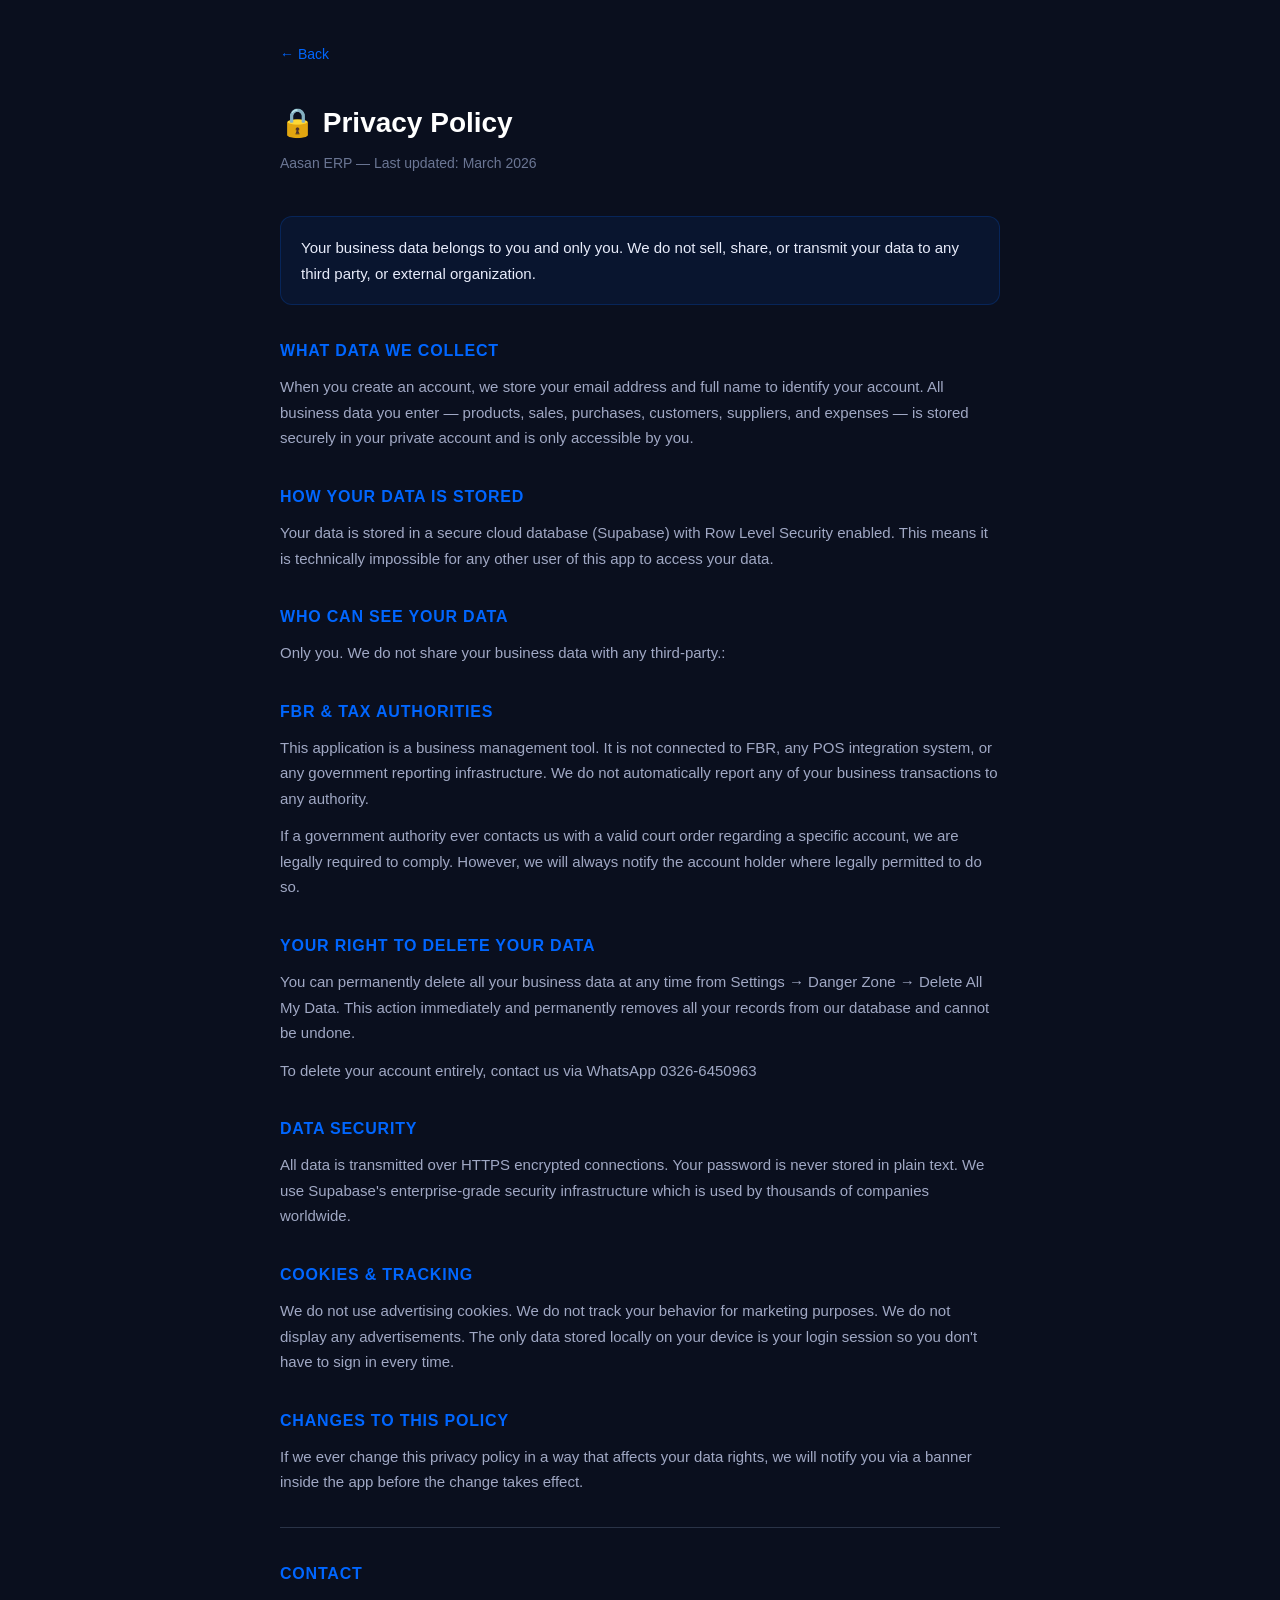
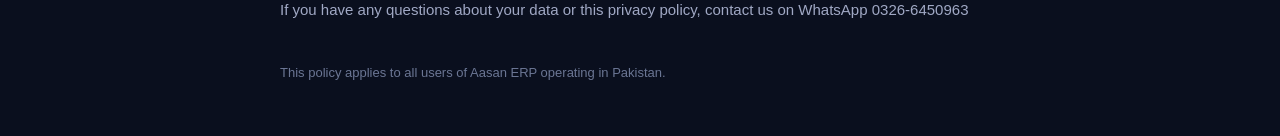
==== privacy.html @ e5cb5bf9 "Add files via upload" ====
<!DOCTYPE html>
<html lang="en">
<head>
    <meta charset="UTF-8">
    <meta name="viewport" content="width=device-width, initial-scale=1.0">
    <title>Privacy Policy — Aasan ERP</title>
    <style>
        * { margin: 0; padding: 0; box-sizing: border-box; }
        body {
            background: #0A0F1E;
            color: #E8ECFB;
            font-family: Arial, sans-serif;
            line-height: 1.7;
            padding: 40px 20px;
        }
        .container { max-width: 720px; margin: 0 auto; }
        h1 { font-size: 28px; color: #fff; margin-bottom: 6px; }
        .subtitle { color: #6B7694; font-size: 14px; margin-bottom: 40px; }
        h2 { font-size: 16px; color: #0066FF; margin: 32px 0 10px; font-weight: 700; text-transform: uppercase; letter-spacing: 0.05em; }
        p { color: #A0A8C4; font-size: 15px; margin-bottom: 12px; }
        .highlight {
            background: rgba(0,102,255,0.08);
            border: 1px solid rgba(0,102,255,0.2);
            border-radius: 12px;
            padding: 18px 20px;
            margin: 24px 0;
        }
        .highlight p { color: #E8ECFB; margin: 0; font-weight: 500; }
        .divider { border: none; border-top: 1px solid #2A3347; margin: 32px 0; }
        .back-btn {
            display: inline-block;
            color: #0066FF;
            text-decoration: none;
            font-size: 14px;
            margin-bottom: 32px;
        }
        .updated { color: #6B7694; font-size: 13px; margin-top: 40px; }
    </style>
</head>
<body>
<div class="container">

    <a href="javascript:history.back()" class="back-btn">← Back</a>

    <h1>🔒 Privacy Policy</h1>
    <p class="subtitle">Aasan ERP — Last updated: March 2026</p>

    <div class="highlight">
        <p>Your business data belongs to you and only you. We do not sell, share, or transmit your data to any third party, or external organization.</p>
    </div>

    <h2>What Data We Collect</h2>
    <p>When you create an account, we store your email address and full name to identify your account. All business data you enter — products, sales, purchases, customers, suppliers, and expenses — is stored securely in your private account and is only accessible by you.</p>

    <h2>How Your Data is Stored</h2>
    <p>Your data is stored in a secure cloud database (Supabase) with Row Level Security enabled. This means it is technically impossible for any other user of this app to access your data.</p>

    <h2>Who Can See Your Data</h2>
    <p>Only you. We do not share your business data with any third-party.:</p>
    

    <h2>FBR & Tax Authorities</h2>
    <p>This application is a  business management tool. It is not connected to FBR, any POS integration system, or any government reporting infrastructure. We do not automatically report any of your business transactions to any authority.</p>
    <p>If a government authority ever contacts us with a valid court order regarding a specific account, we are legally required to comply. However, we will always notify the account holder where legally permitted to do so.</p>

    <h2>Your Right to Delete Your Data</h2>
    <p>You can permanently delete all your business data at any time from Settings → Danger Zone → Delete All My Data. This action immediately and permanently removes all your records from our database and cannot be undone.</p>
    <p>To delete your account entirely, contact us via WhatsApp  0326-6450963</p>

    <h2>Data Security</h2>
    <p>All data is transmitted over HTTPS encrypted connections. Your password is never stored in plain text. We use Supabase's enterprise-grade security infrastructure which is used by thousands of companies worldwide.</p>

    <h2>Cookies & Tracking</h2>
    <p>We do not use advertising cookies. We do not track your behavior for marketing purposes. We do not display any advertisements. The only data stored locally on your device is your login session so you don't have to sign in every time.</p>

    <h2>Changes to This Policy</h2>
    <p>If we ever change this privacy policy in a way that affects your data rights, we will notify you via a banner inside the app before the change takes effect.</p>

    <hr class="divider">

    <h2>Contact</h2>
    <p>If you have any questions about your data or this privacy policy, contact us on WhatsApp  0326-6450963</p>

    <p class="updated">This policy applies to all users of Aasan ERP operating in Pakistan.</p>

</div>
</body>
</html>
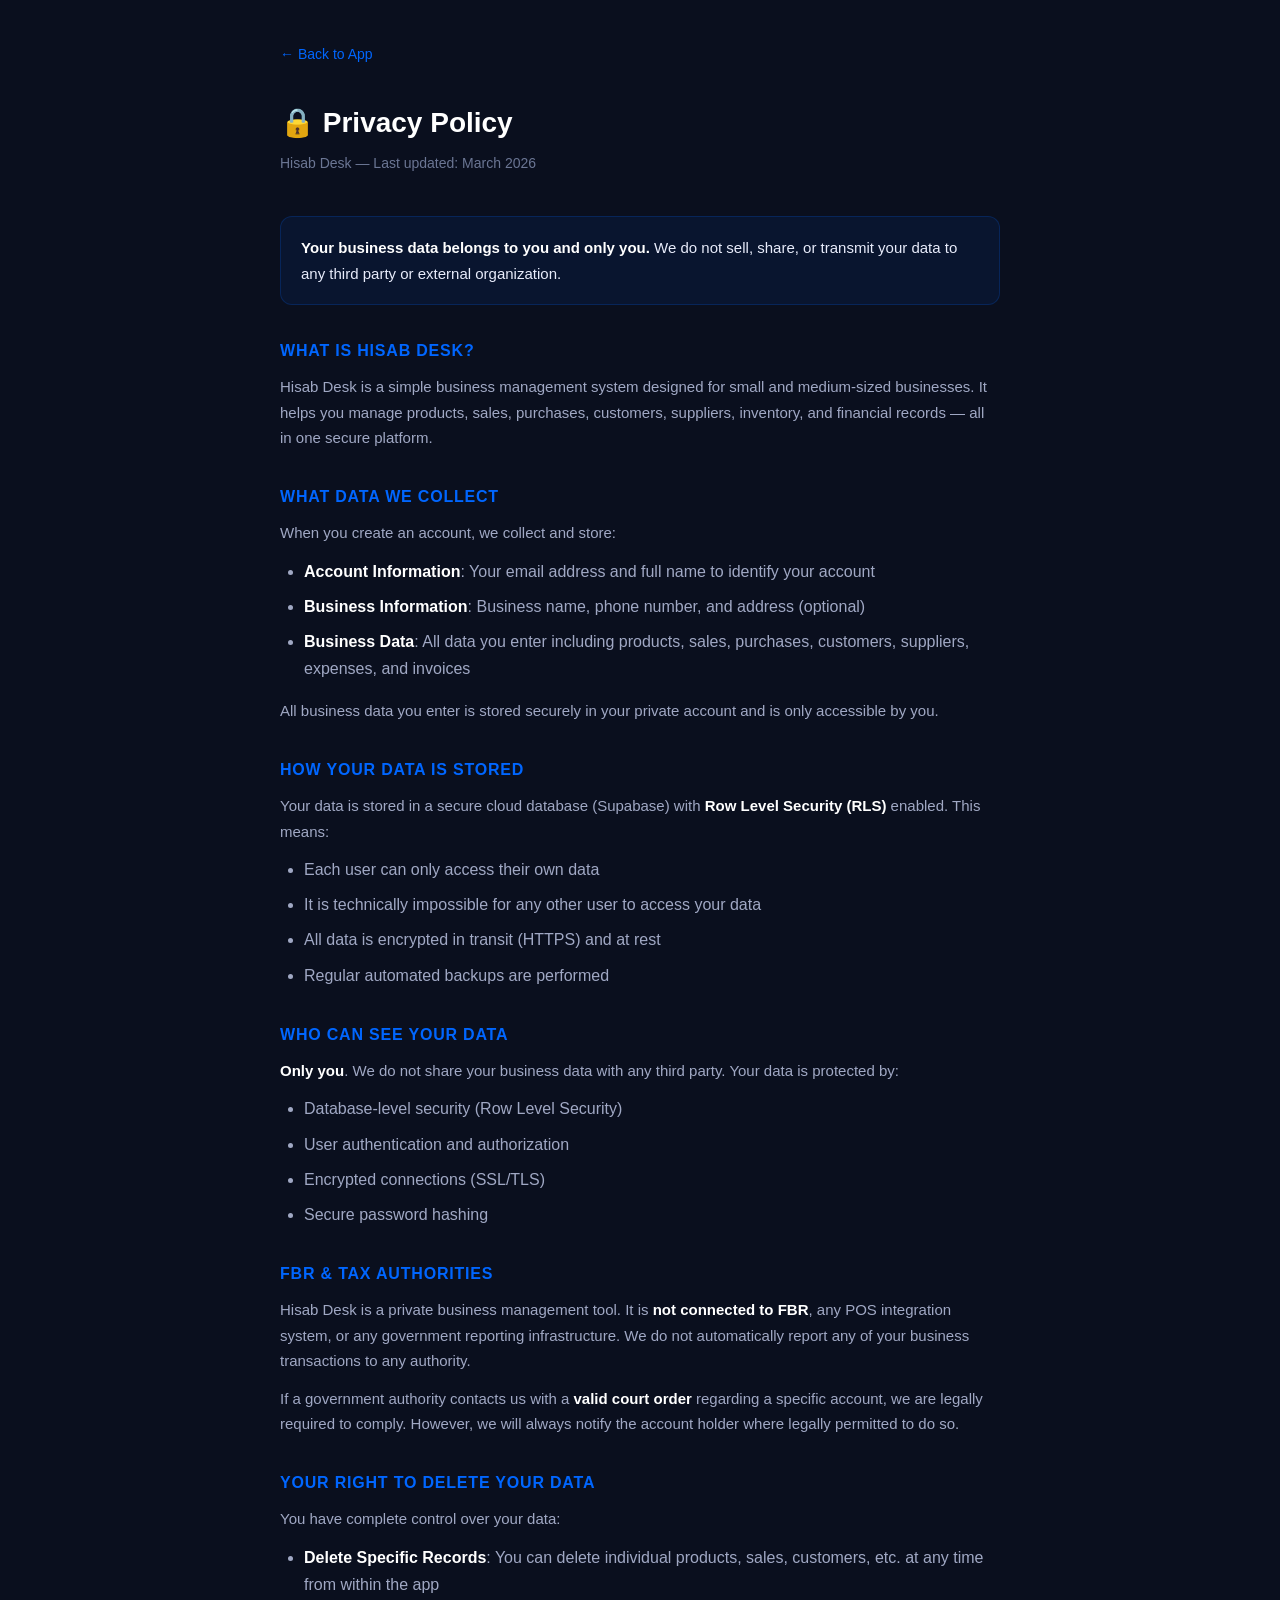
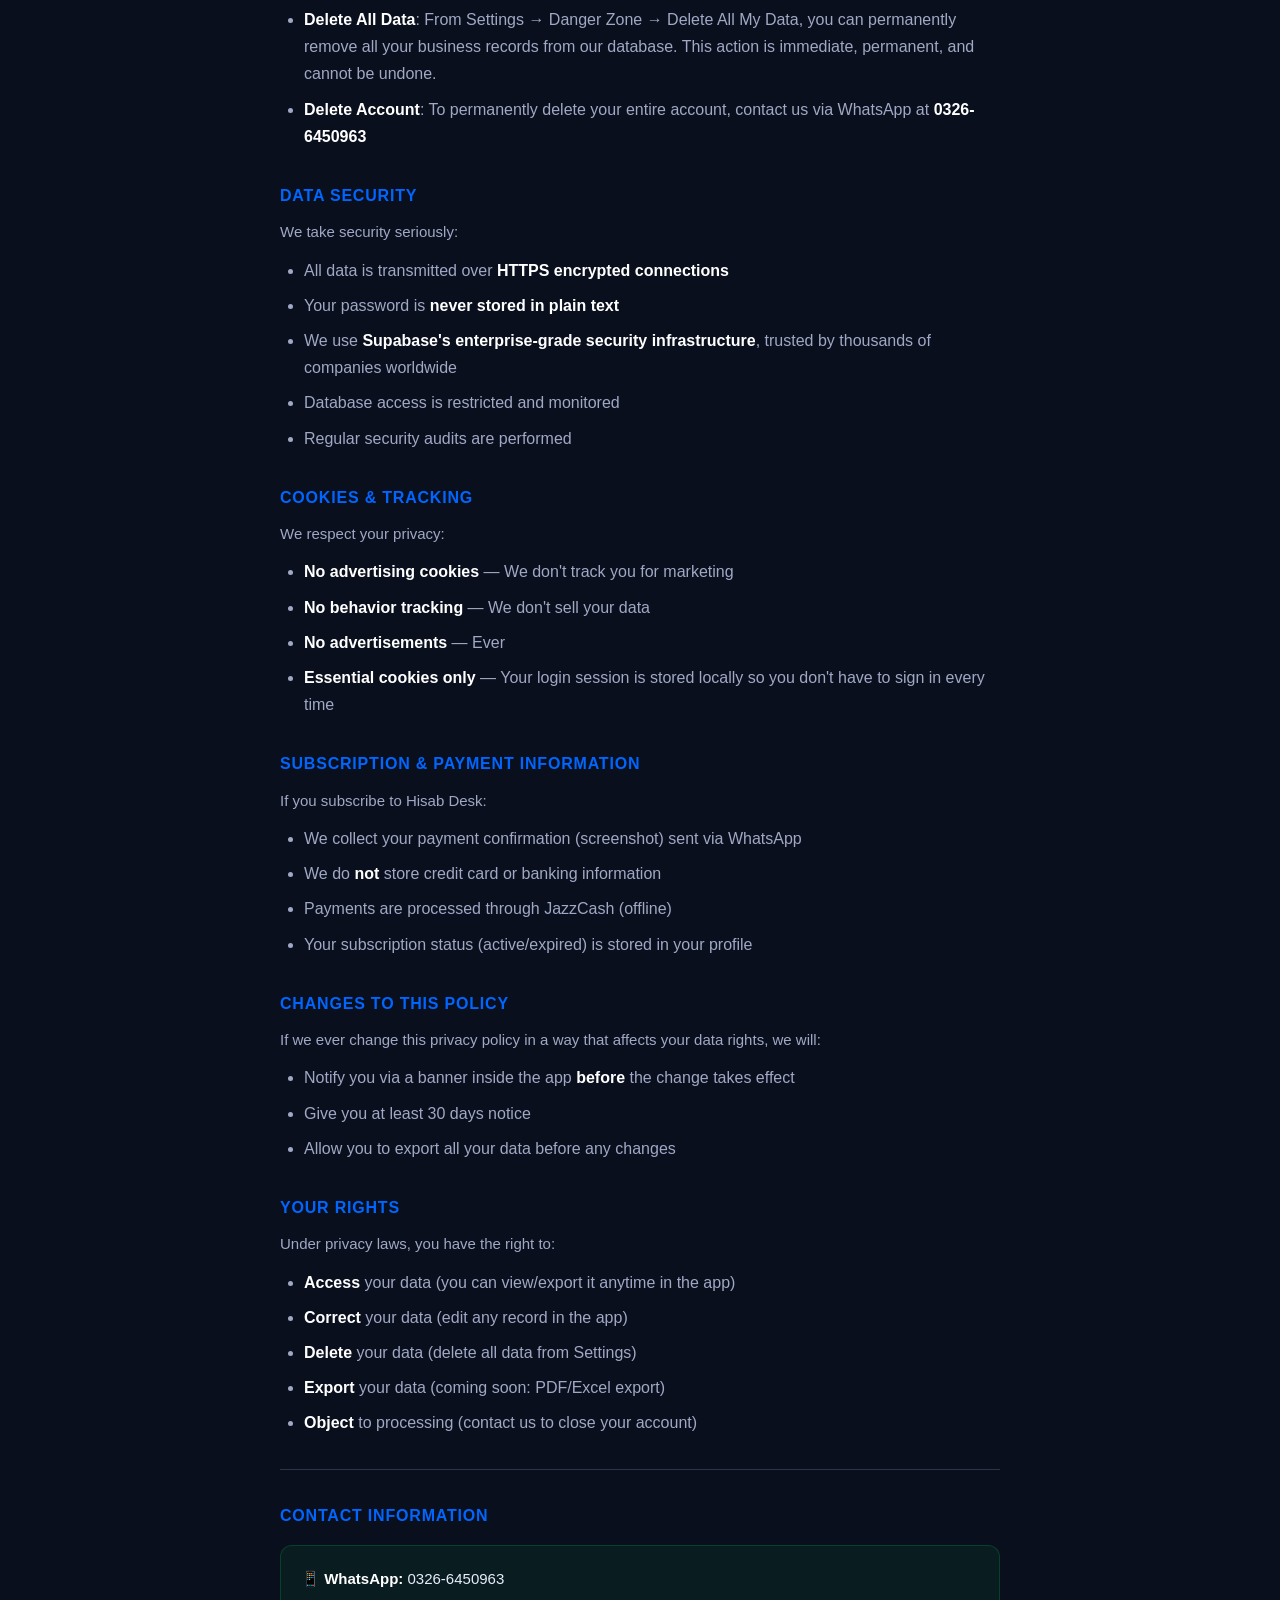
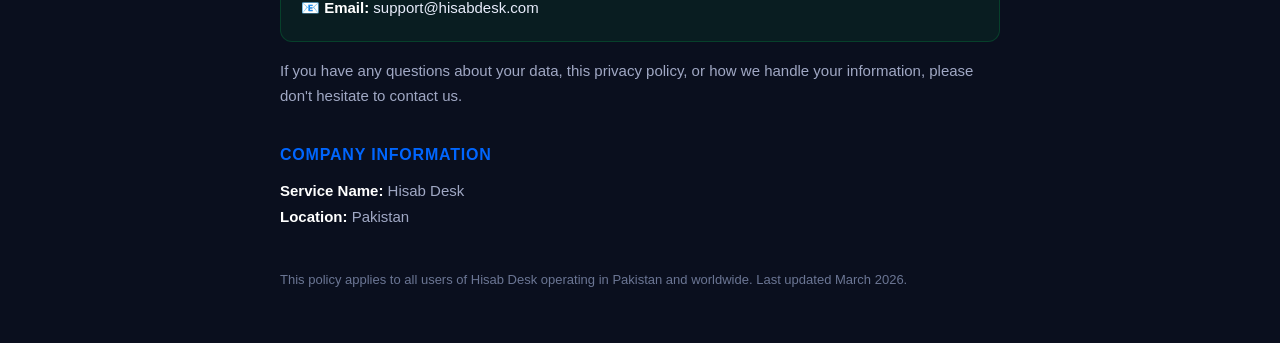
==== commit 0bea6d3f: "Add files via upload" ====
--- a/privacy.html
+++ b/privacy.html
@@ -3,20 +3,27 @@
 <head>
     <meta charset="UTF-8">
     <meta name="viewport" content="width=device-width, initial-scale=1.0">
-    <title>Privacy Policy — Aasan ERP</title>
+    <title>Privacy Policy — Hisab Desk</title>
     <style>
         * { margin: 0; padding: 0; box-sizing: border-box; }
         body {
             background: #0A0F1E;
             color: #E8ECFB;
-            font-family: Arial, sans-serif;
+            font-family: 'Inter', Arial, sans-serif;
             line-height: 1.7;
             padding: 40px 20px;
         }
         .container { max-width: 720px; margin: 0 auto; }
         h1 { font-size: 28px; color: #fff; margin-bottom: 6px; }
         .subtitle { color: #6B7694; font-size: 14px; margin-bottom: 40px; }
-        h2 { font-size: 16px; color: #0066FF; margin: 32px 0 10px; font-weight: 700; text-transform: uppercase; letter-spacing: 0.05em; }
+        h2 { 
+            font-size: 16px; 
+            color: #0066FF; 
+            margin: 32px 0 10px; 
+            font-weight: 700; 
+            text-transform: uppercase; 
+            letter-spacing: 0.05em; 
+        }
         p { color: #A0A8C4; font-size: 15px; margin-bottom: 12px; }
         .highlight {
             background: rgba(0,102,255,0.08);
@@ -33,56 +40,138 @@
             text-decoration: none;
             font-size: 14px;
             margin-bottom: 32px;
+            transition: color 0.2s;
         }
+        .back-btn:hover { color: #0052CC; }
         .updated { color: #6B7694; font-size: 13px; margin-top: 40px; }
+        ul { margin-left: 24px; margin-bottom: 16px; }
+        li { color: #A0A8C4; margin-bottom: 8px; }
+        .contact-box {
+            background: rgba(0,200,83,0.08);
+            border: 1px solid rgba(0,200,83,0.2);
+            border-radius: 12px;
+            padding: 16px 20px;
+            margin: 16px 0;
+        }
+        .contact-box p { color: #E8ECFB; margin: 4px 0; }
+        strong { color: #fff; }
     </style>
 </head>
 <body>
 <div class="container">
 
-    <a href="javascript:history.back()" class="back-btn">← Back</a>
+    <a href="javascript:history.back()" class="back-btn">← Back to App</a>
 
     <h1>🔒 Privacy Policy</h1>
-    <p class="subtitle">Aasan ERP — Last updated: March 2026</p>
+    <p class="subtitle">Hisab Desk — Last updated: March 2026</p>
 
     <div class="highlight">
-        <p>Your business data belongs to you and only you. We do not sell, share, or transmit your data to any third party, or external organization.</p>
+        <p><strong>Your business data belongs to you and only you.</strong> We do not sell, share, or transmit your data to any third party or external organization.</p>
     </div>
 
+    <h2>What is Hisab Desk?</h2>
+    <p>Hisab Desk is a simple business management system designed for small and medium-sized businesses. It helps you manage products, sales, purchases, customers, suppliers, inventory, and financial records — all in one secure platform.</p>
+
     <h2>What Data We Collect</h2>
-    <p>When you create an account, we store your email address and full name to identify your account. All business data you enter — products, sales, purchases, customers, suppliers, and expenses — is stored securely in your private account and is only accessible by you.</p>
+    <p>When you create an account, we collect and store:</p>
+    <ul>
+        <li><strong>Account Information</strong>: Your email address and full name to identify your account</li>
+        <li><strong>Business Information</strong>: Business name, phone number, and address (optional)</li>
+        <li><strong>Business Data</strong>: All data you enter including products, sales, purchases, customers, suppliers, expenses, and invoices</li>
+    </ul>
+    <p>All business data you enter is stored securely in your private account and is only accessible by you.</p>
 
     <h2>How Your Data is Stored</h2>
-    <p>Your data is stored in a secure cloud database (Supabase) with Row Level Security enabled. This means it is technically impossible for any other user of this app to access your data.</p>
+    <p>Your data is stored in a secure cloud database (Supabase) with <strong>Row Level Security (RLS)</strong> enabled. This means:</p>
+    <ul>
+        <li>Each user can only access their own data</li>
+        <li>It is technically impossible for any other user to access your data</li>
+        <li>All data is encrypted in transit (HTTPS) and at rest</li>
+        <li>Regular automated backups are performed</li>
+    </ul>
 
     <h2>Who Can See Your Data</h2>
-    <p>Only you. We do not share your business data with any third-party.:</p>
-    
+    <p><strong>Only you</strong>. We do not share your business data with any third party. Your data is protected by:</p>
+    <ul>
+        <li>Database-level security (Row Level Security)</li>
+        <li>User authentication and authorization</li>
+        <li>Encrypted connections (SSL/TLS)</li>
+        <li>Secure password hashing</li>
+    </ul>
 
     <h2>FBR & Tax Authorities</h2>
-    <p>This application is a  business management tool. It is not connected to FBR, any POS integration system, or any government reporting infrastructure. We do not automatically report any of your business transactions to any authority.</p>
-    <p>If a government authority ever contacts us with a valid court order regarding a specific account, we are legally required to comply. However, we will always notify the account holder where legally permitted to do so.</p>
+    <p>Hisab Desk is a private business management tool. It is <strong>not connected to FBR</strong>, any POS integration system, or any government reporting infrastructure. We do not automatically report any of your business transactions to any authority.</p>
+    <p>If a government authority contacts us with a <strong>valid court order</strong> regarding a specific account, we are legally required to comply. However, we will always notify the account holder where legally permitted to do so.</p>
 
     <h2>Your Right to Delete Your Data</h2>
-    <p>You can permanently delete all your business data at any time from Settings → Danger Zone → Delete All My Data. This action immediately and permanently removes all your records from our database and cannot be undone.</p>
-    <p>To delete your account entirely, contact us via WhatsApp  0326-6450963</p>
+    <p>You have complete control over your data:</p>
+    <ul>
+        <li><strong>Delete Specific Records</strong>: You can delete individual products, sales, customers, etc. at any time from within the app</li>
+        <li><strong>Delete All Data</strong>: From Settings → Danger Zone → Delete All My Data, you can permanently remove all your business records from our database. This action is immediate, permanent, and cannot be undone.</li>
+        <li><strong>Delete Account</strong>: To permanently delete your entire account, contact us via WhatsApp at <strong>0326-6450963</strong></li>
+    </ul>
 
     <h2>Data Security</h2>
-    <p>All data is transmitted over HTTPS encrypted connections. Your password is never stored in plain text. We use Supabase's enterprise-grade security infrastructure which is used by thousands of companies worldwide.</p>
+    <p>We take security seriously:</p>
+    <ul>
+        <li>All data is transmitted over <strong>HTTPS encrypted connections</strong></li>
+        <li>Your password is <strong>never stored in plain text</strong></li>
+        <li>We use <strong>Supabase's enterprise-grade security infrastructure</strong>, trusted by thousands of companies worldwide</li>
+        <li>Database access is restricted and monitored</li>
+        <li>Regular security audits are performed</li>
+    </ul>
 
     <h2>Cookies & Tracking</h2>
-    <p>We do not use advertising cookies. We do not track your behavior for marketing purposes. We do not display any advertisements. The only data stored locally on your device is your login session so you don't have to sign in every time.</p>
+    <p>We respect your privacy:</p>
+    <ul>
+        <li><strong>No advertising cookies</strong> — We don't track you for marketing</li>
+        <li><strong>No behavior tracking</strong> — We don't sell your data</li>
+        <li><strong>No advertisements</strong> — Ever</li>
+        <li><strong>Essential cookies only</strong> — Your login session is stored locally so you don't have to sign in every time</li>
+    </ul>
+
+    <h2>Subscription & Payment Information</h2>
+    <p>If you subscribe to Hisab Desk:</p>
+    <ul>
+        <li>We collect your payment confirmation (screenshot) sent via WhatsApp</li>
+        <li>We do <strong>not</strong> store credit card or banking information</li>
+        <li>Payments are processed through JazzCash (offline)</li>
+        <li>Your subscription status (active/expired) is stored in your profile</li>
+    </ul>
 
     <h2>Changes to This Policy</h2>
-    <p>If we ever change this privacy policy in a way that affects your data rights, we will notify you via a banner inside the app before the change takes effect.</p>
+    <p>If we ever change this privacy policy in a way that affects your data rights, we will:</p>
+    <ul>
+        <li>Notify you via a banner inside the app <strong>before</strong> the change takes effect</li>
+        <li>Give you at least 30 days notice</li>
+        <li>Allow you to export all your data before any changes</li>
+    </ul>
+
+    <h2>Your Rights</h2>
+    <p>Under privacy laws, you have the right to:</p>
+    <ul>
+        <li><strong>Access</strong> your data (you can view/export it anytime in the app)</li>
+        <li><strong>Correct</strong> your data (edit any record in the app)</li>
+        <li><strong>Delete</strong> your data (delete all data from Settings)</li>
+        <li><strong>Export</strong> your data (coming soon: PDF/Excel export)</li>
+        <li><strong>Object</strong> to processing (contact us to close your account)</li>
+    </ul>
 
     <hr class="divider">
 
-    <h2>Contact</h2>
-    <p>If you have any questions about your data or this privacy policy, contact us on WhatsApp  0326-6450963</p>
+    <h2>Contact Information</h2>
+    <div class="contact-box">
+        <p><strong>📱 WhatsApp:</strong> 0326-6450963</p>
+        <p><strong>📧 Email:</strong> support@hisabdesk.com</p>
+    </div>
+    <p>If you have any questions about your data, this privacy policy, or how we handle your information, please don't hesitate to contact us.</p>
 
-    <p class="updated">This policy applies to all users of Aasan ERP operating in Pakistan.</p>
+    <h2>Company Information</h2>
+    <p><strong>Service Name:</strong> Hisab Desk<br>
+    <strong>Location:</strong> Pakistan</p>
+
+    <p class="updated">This policy applies to all users of Hisab Desk operating in Pakistan and worldwide. Last updated March 2026.</p>
 
 </div>
 </body>
-</html>
+</html>
